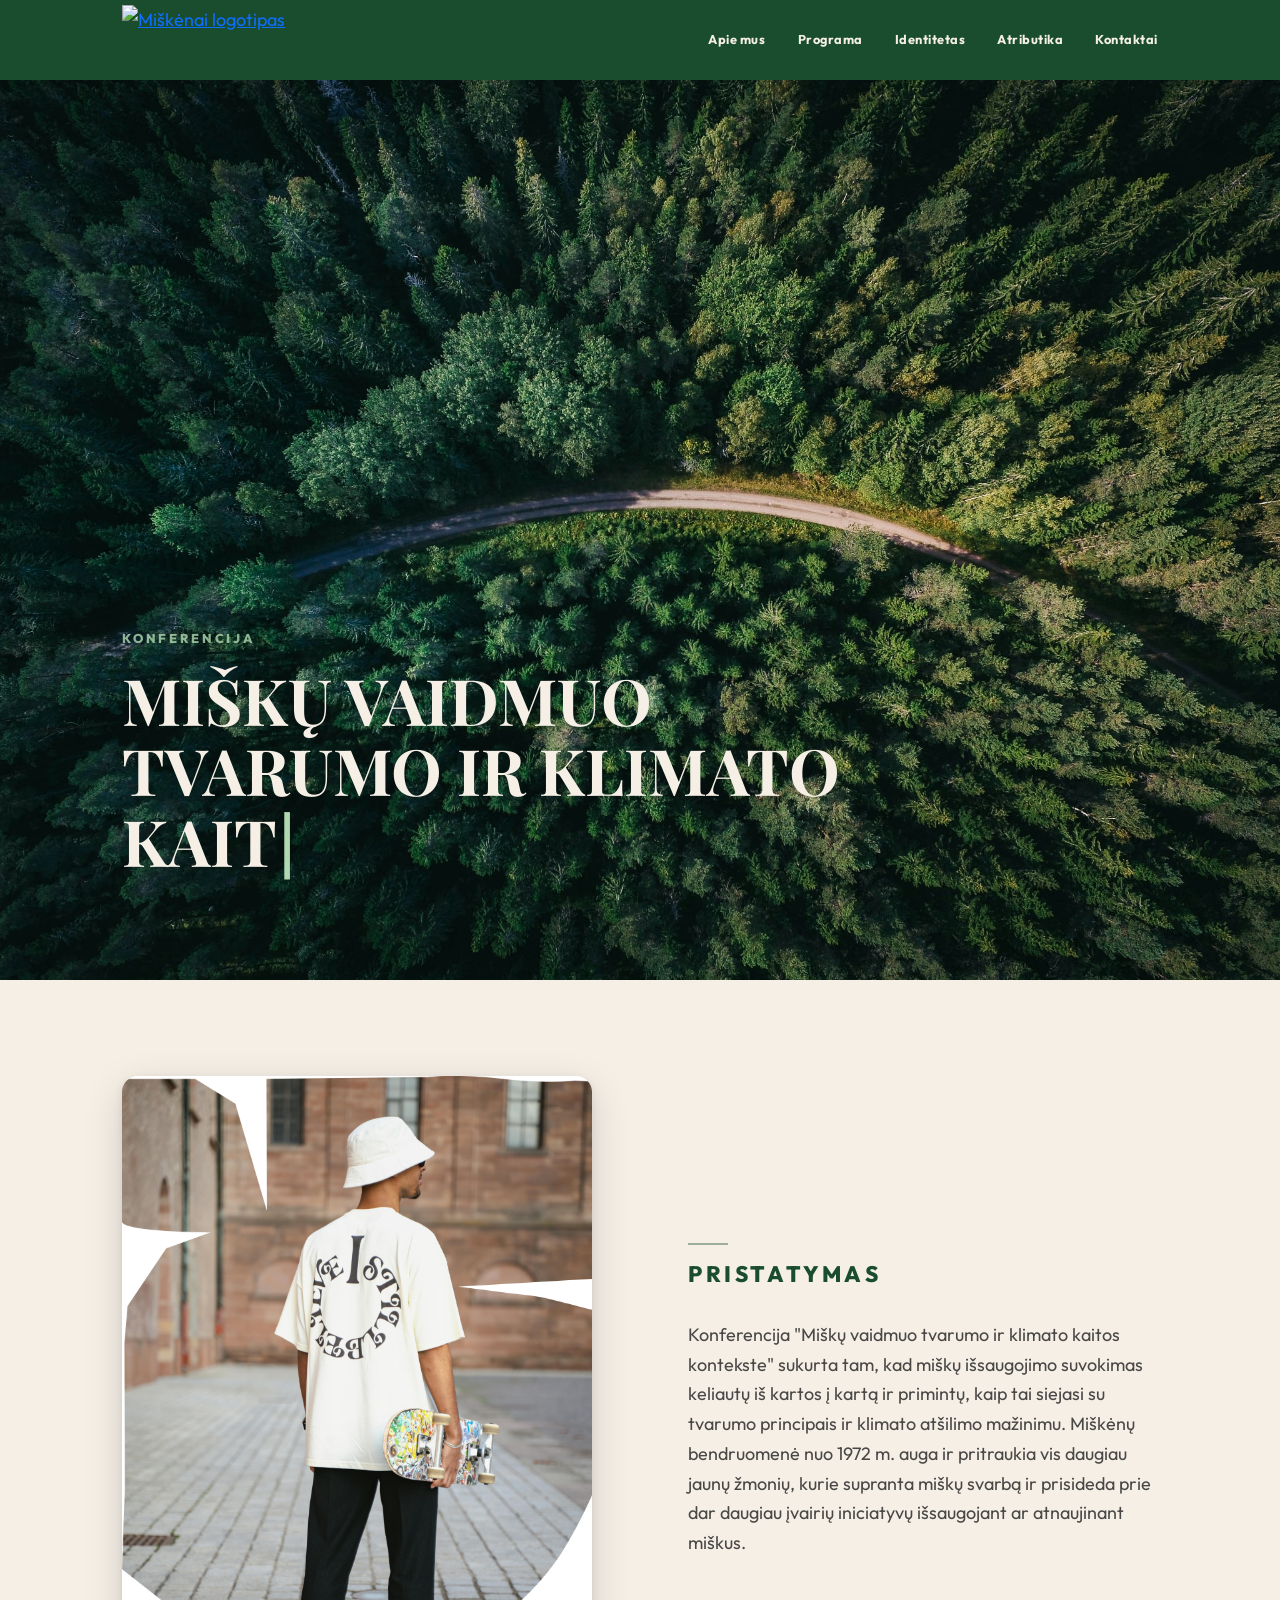
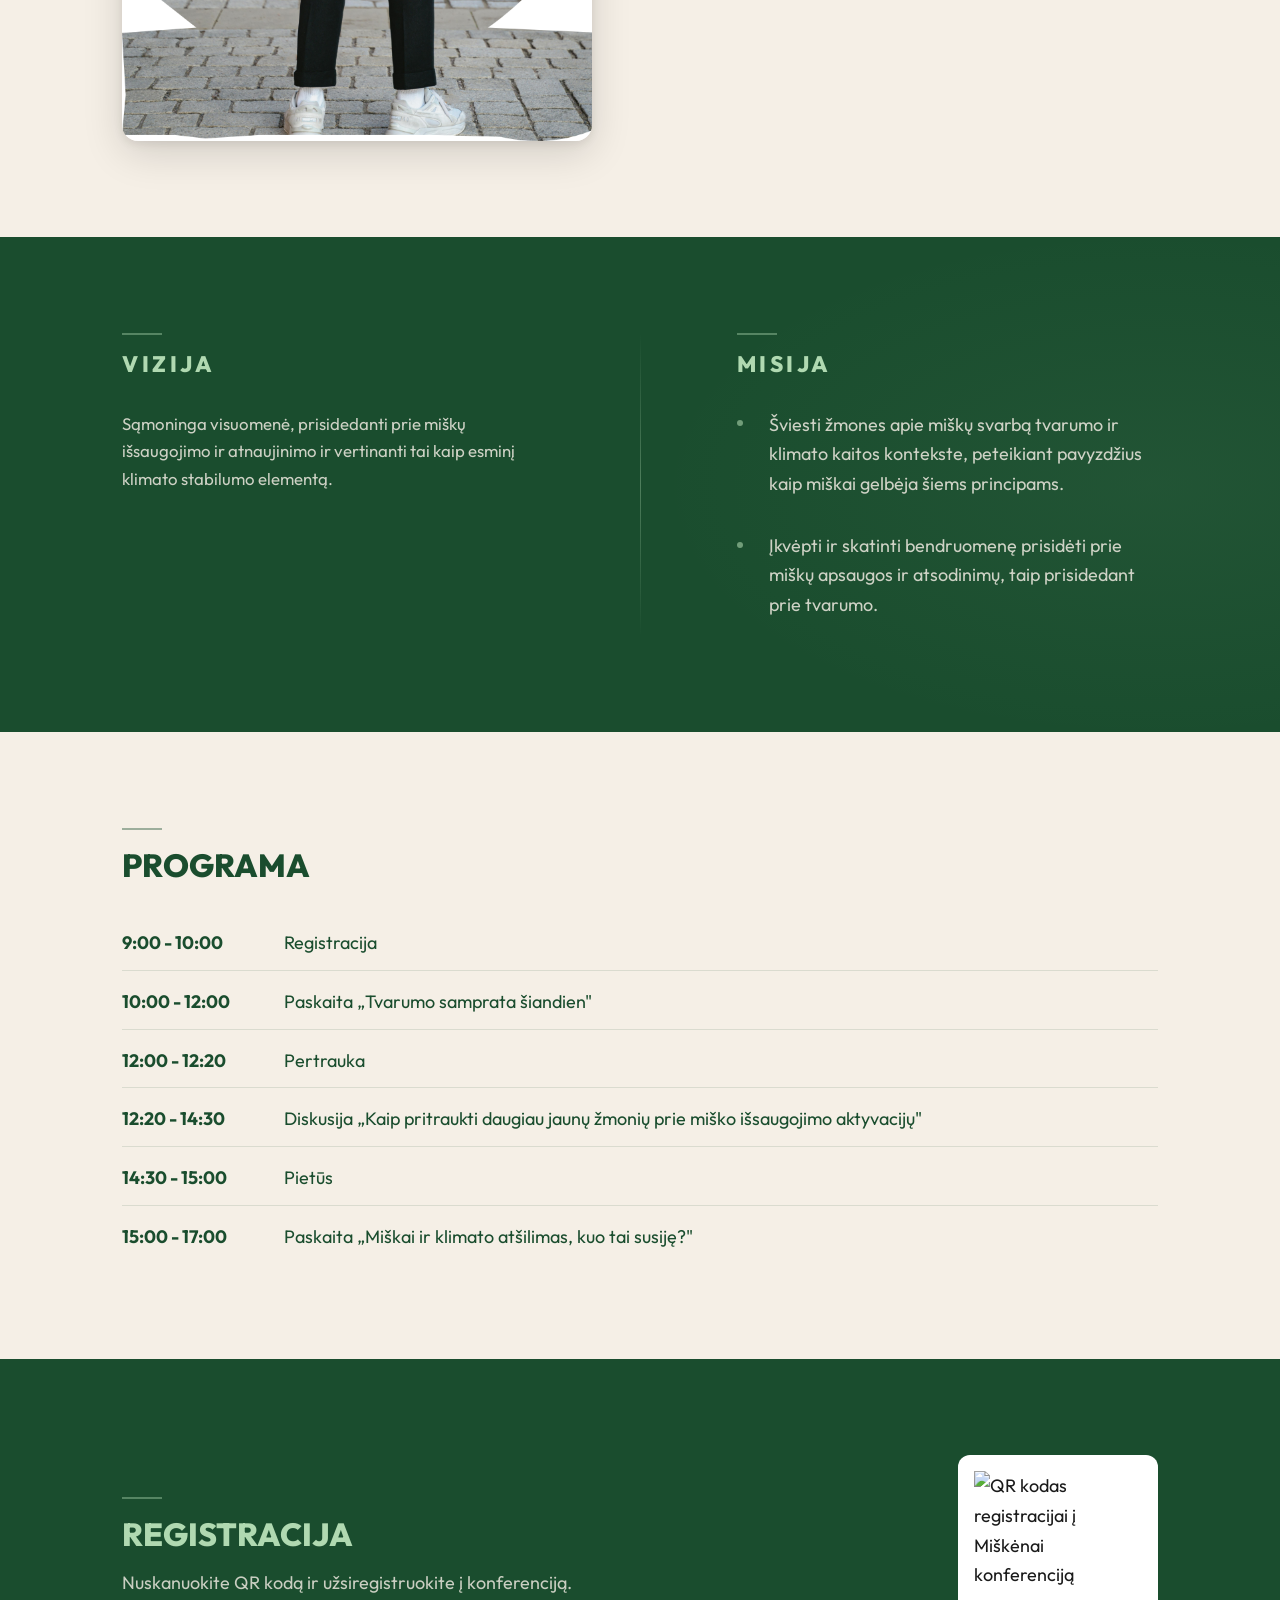
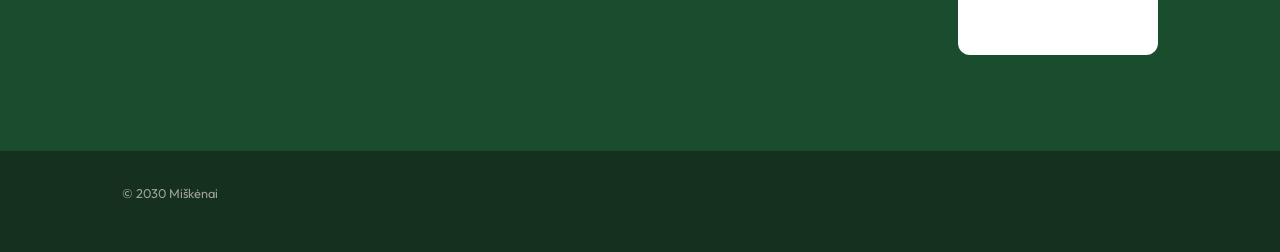
==== index.html @ 646aefea "Add files via upload" ====
<!DOCTYPE html>
<html lang="lt">
    <head>
        <meta charset="UTF-8">
        <meta name="viewport" content="width=device-width, initial-scale=1.0">
        <title>Miškėnai</title>
        <link rel="stylesheet" href="https://cdn.jsdelivr.net/npm/bootstrap@5.3.3/dist/css/bootstrap.min.css">
        <link rel="stylesheet" href="css/variables.css">
        <link rel="stylesheet" href="css/base.css">
        <link rel="stylesheet" href="css/index.css">
        <link rel="preconnect" href="https://fonts.googleapis.com">
        <link rel="preconnect" href="https://fonts.gstatic.com" crossorigin>
        <link href="https://fonts.googleapis.com/css2?family=Outfit:wght@300;400;700;800&family=Playfair+Display:wght@400;700&display=swap" rel="stylesheet">
    </head>

    <body>
        <a href="#main-content" class="skip-link">Pereiti į pagrindinį turinį</a>

        <header>
            <div class="navbar">
                <a class="brand" href="index.html" aria-label="Miškėnai — pradinis puslapis">
                    <img src="img/pagrindinis/logo2.png" alt="Miškėnai logotipas" class="logo">
                </a>

                <button class="nav-toggle"
                        aria-label="Atidaryti meniu"
                        aria-expanded="false"
                        aria-controls="main-nav">
                    <span></span><span></span><span></span>
                </button>

                <nav id="main-nav" aria-label="Pagrindinis meniu">
                    <a href="#apie-mus">Apie mus</a>
                    <a href="#programa">Programa</a>
                    <a href="identitetas.html">Identitetas</a>
                    <a href="atributika.html">Atributika</a>
                    <a href="kontaktai.html">Kontaktai</a>
                </nav>
            </div>
        </header>

        <main id="main-content">
            <section class="hero" aria-label="Pagrindinis herojaus skyrius">
                <div class="hero-content">
                    <p class="hero-eyebrow" aria-hidden="true">KONFERENCIJA</p>
                    <h1 id="heroTitle" aria-label="Miškų vaidmuo tvarumo ir klimato kaitos kontekste"></h1>
                </div>
            </section>

            <section class="introduction" id="apie-mus" aria-labelledby="intro-heading">
                <div class="container intro-grid">
                    <div class="intro-image reveal-left">
                        <img src="img/pagrindinis/introduction.png"
                             alt="Konferencijos dalyviai miške">
                    </div>
                    <div class="intro-text reveal-right">
                        <h2 id="intro-heading">PRISTATYMAS</h2>
                        <p>
                            Konferencija "Miškų vaidmuo tvarumo ir klimato kaitos kontekste" sukurta tam, kad miškų išsaugojimo suvokimas keliautų iš kartos į kartą ir primintų, kaip tai siejasi su tvarumo principais ir klimato atšilimo mažinimu. Miškėnų bendruomenė nuo 1972 m. auga ir pritraukia vis daugiau jaunų žmonių, kurie supranta miškų svarbą ir prisideda prie dar daugiau įvairių iniciatyvų išsaugojant ar atnaujinant miškus.
                        </p>
                    </div>
                </div>
            </section>

            <section class="vision-mission" aria-labelledby="vm-heading">
                <div class="container vm-grid">
                    <div class="vm-left">
                        <h2 id="vm-heading">VIZIJA</h2>
                        <p>
                            Sąmoninga visuomenė, prisidedanti prie miškų išsaugojimo ir atnaujinimo ir vertinanti tai kaip esminį klimato stabilumo elementą.
                        </p>
                    </div>
                    <div class="vm-right">
                        <h2>MISIJA</h2>
                        <ul aria-label="Misijos tikslai">
                            <li>Šviesti žmones apie miškų svarbą tvarumo ir klimato kaitos kontekste, peteikiant pavyzdžius kaip miškai gelbėja šiems principams.</li>
                            <li>Įkvėpti ir skatinti bendruomenę prisidėti prie miškų apsaugos ir atsodinimų, taip prisidedant prie tvarumo.</li>
                        </ul>
                    </div>
                </div>
            </section>

            <section class="program" id="programa" aria-labelledby="program-heading">
                <div class="container">
                    <h2 id="program-heading">PROGRAMA</h2>
                    <div class="program-list">
                        <div class="program-item">
                            <span class="program-time">9:00 - 10:00</span>
                            <span>Registracija</span>
                        </div>
                        <div class="program-item">
                            <span class="program-time">10:00 - 12:00</span>
                            <span>Paskaita „Tvarumo samprata šiandien"</span>
                        </div>
                        <div class="program-item">
                            <span class="program-time">12:00 - 12:20</span>
                            <span>Pertrauka</span>
                        </div>
                        <div class="program-item">
                            <span class="program-time">12:20 - 14:30</span>
                            <span>Diskusija „Kaip pritraukti daugiau jaunų žmonių prie miško išsaugojimo aktyvacijų"</span>
                        </div>
                        <div class="program-item">
                            <span class="program-time">14:30 - 15:00</span>
                            <span>Pietūs</span>
                        </div>
                        <div class="program-item">
                            <span class="program-time">15:00 - 17:00</span>
                            <span>Paskaita „Miškai ir klimato atšilimas, kuo tai susiję?"</span>
                        </div>
                    </div>
                </div>
            </section>

            <section class="qr-section" aria-labelledby="qr-heading">
                <div class="container qr-grid">
                    <div class="qr-text">
                        <h2 id="qr-heading">REGISTRACIJA</h2>
                        <p>Nuskanuokite QR kodą ir užsiregistruokite į konferenciją.</p>
                    </div>
                    <div class="qr-code">
                        <img src="img/pagrindinis/logo1.png"
                             alt="QR kodas registracijai į Miškėnai konferenciją">
                    </div>
                </div>
            </section>
        </main>

        <footer>
            <div class="footer">
                <div class="footer-left">
                    <p>&copy; 2030 Miškėnai</p>
                </div>
            </div>
        </footer>

        <script type="module" src="main.js"></script>
    </body>
</html>
---- css/variables.css ----
:root {
    --color-cream:#F5EFE6;
    --color-sage-light:#B0D9B1;
    --color-green-dark:#1A4D2E;
    --color-green-black:#163020;
    --color-white: #FFFFFF;
    --color-text: #1A1A1A;

    --font-heading: 'Outfit', sans-serif;
    --font-body: 'Outfit', sans-serif;
    --font-accent: 'Playfair Display', serif;

    --fs-display: clamp(2rem, 5vw, 4.5rem);
    --fs-heading: clamp(2rem, 4vw, 3.5rem);
    --fs-subheading: clamp(1.1rem, 2vw, 1.4rem);
    --fs-body: 1.125rem;
    --fs-small: 0.8rem;

    --fw-light:   300;
    --fw-regular: 400;
    --fw-bold:    700;
    --fw-heavy:   800;

    --lh-heading: 1.1;
    --lh-body:    1.65;

    --space-xs: 0.5rem;
    --space-sm: 1rem;
    --space-md: 2rem;
    --space-lg: 4rem;
    --space-xl: 6rem;

    --section-pad: clamp(3rem, 8vw, 6rem);

    --container-max: 1100px;
    --container-padding: var(--space-md);

    --transition-fast: 150ms ease;
    --transition-normal: 300ms ease;

    --shadow-soft: 0 10px 30px rgba(0, 0, 0, 0.08);
}
---- css/base.css ----
/* ── Accessibility ── */
.skip-link {
    position: absolute;
    top: -100%;
    left: 1rem;
    z-index: 9999;
    background: var(--color-green-dark);
    color: var(--color-cream);
    font-weight: var(--fw-bold);
    font-size: 0.9rem;
    padding: 0.5rem 1.2rem;
    border-radius: 0 0 8px 8px;
    text-decoration: none;
    transition: top var(--transition-fast);
}
.skip-link:focus { top: 0; }

:focus-visible {
    outline: 2px solid var(--color-sage-light);
    outline-offset: 3px;
    border-radius: 3px;
}

.visually-hidden {
    position: absolute;
    width: 1px; height: 1px;
    padding: 0; margin: -1px;
    overflow: hidden;
    clip: rect(0,0,0,0);
    white-space: nowrap;
    border: 0;
}

/* ── Global reset & base ── */
*, *::before, *::after { box-sizing: border-box; margin: 0; padding: 0; }

html { scroll-behavior: smooth; }

body {
    font-family: var(--font-body);
    font-size: var(--fs-body);
    color: var(--color-text);
    background: var(--color-cream);
    line-height: var(--lh-body);
}

img { display: block; max-width: 100%; }

h2::before {
    content: '';
    display: block;
    width: 40px;
    height: 2px;
    background: currentColor;
    opacity: 0.4;
    margin-bottom: 1rem;
}

.container {
    max-width: var(--container-max);
    margin: 0 auto;
    padding: 0 var(--container-padding);
}

/* ── Header / Navbar ── */
header {
    position: sticky;
    top: 0;
    z-index: 100;
    background: var(--color-green-dark);
}

.navbar {
    max-width: var(--container-max);
    margin: 0 auto;
    padding: 0 var(--container-padding);
    height: 80px;
    display: flex;
    align-items: center;
    justify-content: space-between;
}

.logo { height: 70px; width: auto; }

nav { display: flex; gap: var(--space-md); }

nav a {
    font-family: var(--font-body);
    font-size: 0.8rem;
    font-weight: var(--fw-bold);
    color: var(--color-cream);
    text-decoration: none;
    letter-spacing: 0.04em;
    transition: color var(--transition-fast);
}

nav a:hover { color: var(--color-sage-light); }

/* ── Hamburger toggle ── */
.nav-toggle {
    display: none;
    flex-direction: column;
    justify-content: center;
    gap: 5px;
    background: none;
    border: none;
    cursor: pointer;
    padding: 6px;
    z-index: 110;
}

.nav-toggle span {
    display: block;
    width: 24px;
    height: 2px;
    background: var(--color-cream);
    border-radius: 2px;
    transition: transform var(--transition-normal), opacity var(--transition-normal);
    transform-origin: center;
}

.nav-toggle[aria-expanded="true"] span:nth-child(1) { transform: translateY(7px) rotate(45deg); }
.nav-toggle[aria-expanded="true"] span:nth-child(2) { opacity: 0; transform: scaleX(0); }
.nav-toggle[aria-expanded="true"] span:nth-child(3) { transform: translateY(-7px) rotate(-45deg); }

/* ── Footer ── */
footer { background: var(--color-green-black); }

.footer {
    max-width: var(--container-max);
    margin: 0 auto;
    padding: var(--space-md) var(--container-padding);
}

.footer-left p {
    font-size: var(--fs-small);
    color: var(--color-cream);
    opacity: 0.6;
}

/* ── Responsive ── */
@media (max-width: 768px) {
    .nav-toggle { display: flex; }

    nav {
        display: none;
        position: absolute;
        top: 72px;
        left: 0;
        right: 0;
        background: var(--color-green-black);
        flex-direction: column;
        padding: var(--space-md) var(--container-padding) var(--space-lg);
        gap: 0;
        border-top: 1px solid rgba(176,217,177,0.12);
    }

    nav a {
        padding: var(--space-sm) 0;
        font-size: 1.1rem;
        border-bottom: 1px solid rgba(176,217,177,0.08);
    }

    nav a:last-child { border-bottom: none; }

    nav.open { display: flex; }
}
---- css/index.css ----
/* ── Hero ── */
.hero {
    min-height: 100vh;
    background: url('../img/pagrindinis/main.jpg') center / cover no-repeat;
    display: flex;
    align-items: flex-end;
    position: relative;
    overflow: hidden;
}

.hero-content {
    position: relative;
    max-width: var(--container-max);
    width: 100%;
    margin: 0 auto;
    padding: var(--space-xl) var(--container-padding);
}

.hero-eyebrow {
    font-size: var(--fs-small);
    font-weight: var(--fw-heavy);
    letter-spacing: 0.22em;
    color: var(--color-sage-light);
    opacity: 0.8;
    margin-bottom: var(--space-sm);
}

.hero-content h1 {
    font-family: var(--font-accent);
    font-size: var(--fs-display);
    font-weight: var(--fw-bold);
    color: var(--color-cream);
    line-height: var(--lh-heading);
    max-width: 820px;
}

.hero-content h1::after {
    content: '|';
    color: var(--color-sage-light);
    animation: blink 0.75s step-end infinite;
    margin-left: 2px;
}

.hero-content h1.finished::after { display: none; }

@keyframes blink {
    0%, 100% { opacity: 1; }
    50%       { opacity: 0; }
}

/* ── Introduction ── */
.introduction {
    padding: var(--section-pad) 0;
    background: var(--color-cream);
}

.intro-grid {
    display: grid;
    grid-template-columns: 1fr 1fr;
    gap: var(--space-xl);
    align-items: center;
}

.intro-image img {
    width: 100%;
    border-radius: 16px;
    box-shadow: 0 12px 40px rgba(0,0,0,0.14), 0 3px 10px rgba(0,0,0,0.08);
}

.intro-text h2 {
    font-size: var(--fs-subheading);
    font-weight: var(--fw-heavy);
    color: var(--color-green-dark);
    letter-spacing: 0.16em;
    margin-bottom: var(--space-md);
}


.intro-text p {
    color: var(--color-text);
    line-height: var(--lh-body);
    opacity: 0.78;
}

/* ── Vision / Mission ── */
.vision-mission {
    padding: var(--section-pad) 0;
    background: var(--color-green-dark);
    position: relative;
    overflow: hidden;
}

.vision-mission::before {
    content: '';
    position: absolute;
    inset: 0;
    background: radial-gradient(ellipse 60% 80% at 90% 50%, rgba(176,217,177,0.05) 0%, transparent 65%);
    pointer-events: none;
}

.vm-grid {
    display: grid;
    grid-template-columns: 1fr 1px 1fr;
    gap: var(--space-xl);
    align-items: start;
    position: relative;
}

.vm-grid::after {
    content: '';
    grid-column: 2;
    grid-row: 1;
    align-self: stretch;
    background: linear-gradient(to bottom, transparent, rgba(176,217,177,0.35), transparent);
}

.vm-left h2,
.vm-right h2 {
    font-size: var(--fs-subheading);
    font-weight: var(--fw-heavy);
    color: var(--color-sage-light);
    letter-spacing: 0.16em;
    margin-bottom: var(--space-md);
}



.vm-left p {
    color: var(--color-cream);
    line-height: var(--lh-body);
    font-size: 1.05rem;
    opacity: 0.82;
}

.vm-right ul {
    list-style: none;
    padding: 0;
    display: flex;
    flex-direction: column;
    gap: var(--space-md);
}

.vm-right ul li {
    color: var(--color-cream);
    line-height: var(--lh-body);
    opacity: 0.82;
    padding-left: var(--space-md);
    position: relative;
}

.vm-right ul li::before {
    content: '';
    position: absolute;
    left: 0;
    top: 0.6em;
    width: 6px;
    height: 6px;
    border-radius: 50%;
    background: var(--color-sage-light);
    opacity: 0.7;
}

/* ── Scroll reveal animations ── */
.reveal-left,
.reveal-right {
    opacity: 0;
    transition: opacity 0.75s ease, transform 0.75s ease;
}

.reveal-left  { transform: translateX(-36px); }
.reveal-right { transform: translateX(36px); }

.reveal-left.active,
.reveal-right.active {
    opacity: 1;
    transform: translateX(0);
}

/* programa */
.program {
    padding: var(--section-pad) 0;
    background: var(--color-cream);
}

.program h2 {
    font-weight: var(--fw-heavy);
    color: var(--color-green-dark);
    margin-bottom: 2rem;
}

.program-list {
    display: flex;
    flex-direction: column;
    gap: 0.25rem;
}

.program-item {
    display: grid;
    grid-template-columns: 130px 1fr;
    gap: 2rem;
    padding: 0.75rem 0;
    border-bottom: 1px solid rgba(26,77,46,0.12);
    color: var(--color-green-dark);
}

.program-item:last-child { border-bottom: none; }

.program-time {
    font-weight: 700;
    white-space: nowrap;
}

/* registracija */
.qr-section {
    padding: var(--section-pad) 0;
    background: var(--color-green-dark);
}

.qr-grid {
    display: grid;
    grid-template-columns: 1fr auto;
    gap: 4rem;
    align-items: center;
}

.qr-text h2 {
    font-weight: var(--fw-heavy);
    color: var(--color-sage-light);
    margin-bottom: 1rem;
}

.qr-text p {
    color: var(--color-cream);
    opacity: 0.8;
    line-height: 1.6;
}

.qr-code {
    width: 200px;
    height: 200px;
    background: white;
    border-radius: 12px;
    padding: 1rem;
}

.qr-code img {
    width: 100%;
    height: 100%;
    object-fit: contain;
}

/* ── Responsive ── */
@media (max-width: 768px) {
    .intro-grid             { grid-template-columns: 1fr; gap: var(--space-lg); }
    .vm-grid                { grid-template-columns: 1fr; gap: var(--space-lg); }
    .vm-grid::after         { display: none; }
    .program-item           { grid-template-columns: 100px 1fr; }
    .qr-grid                { grid-template-columns: 1fr; justify-items: start; }
}

@media (max-width: 560px) {
    .instagram-grid { grid-template-columns: 1fr; }
}
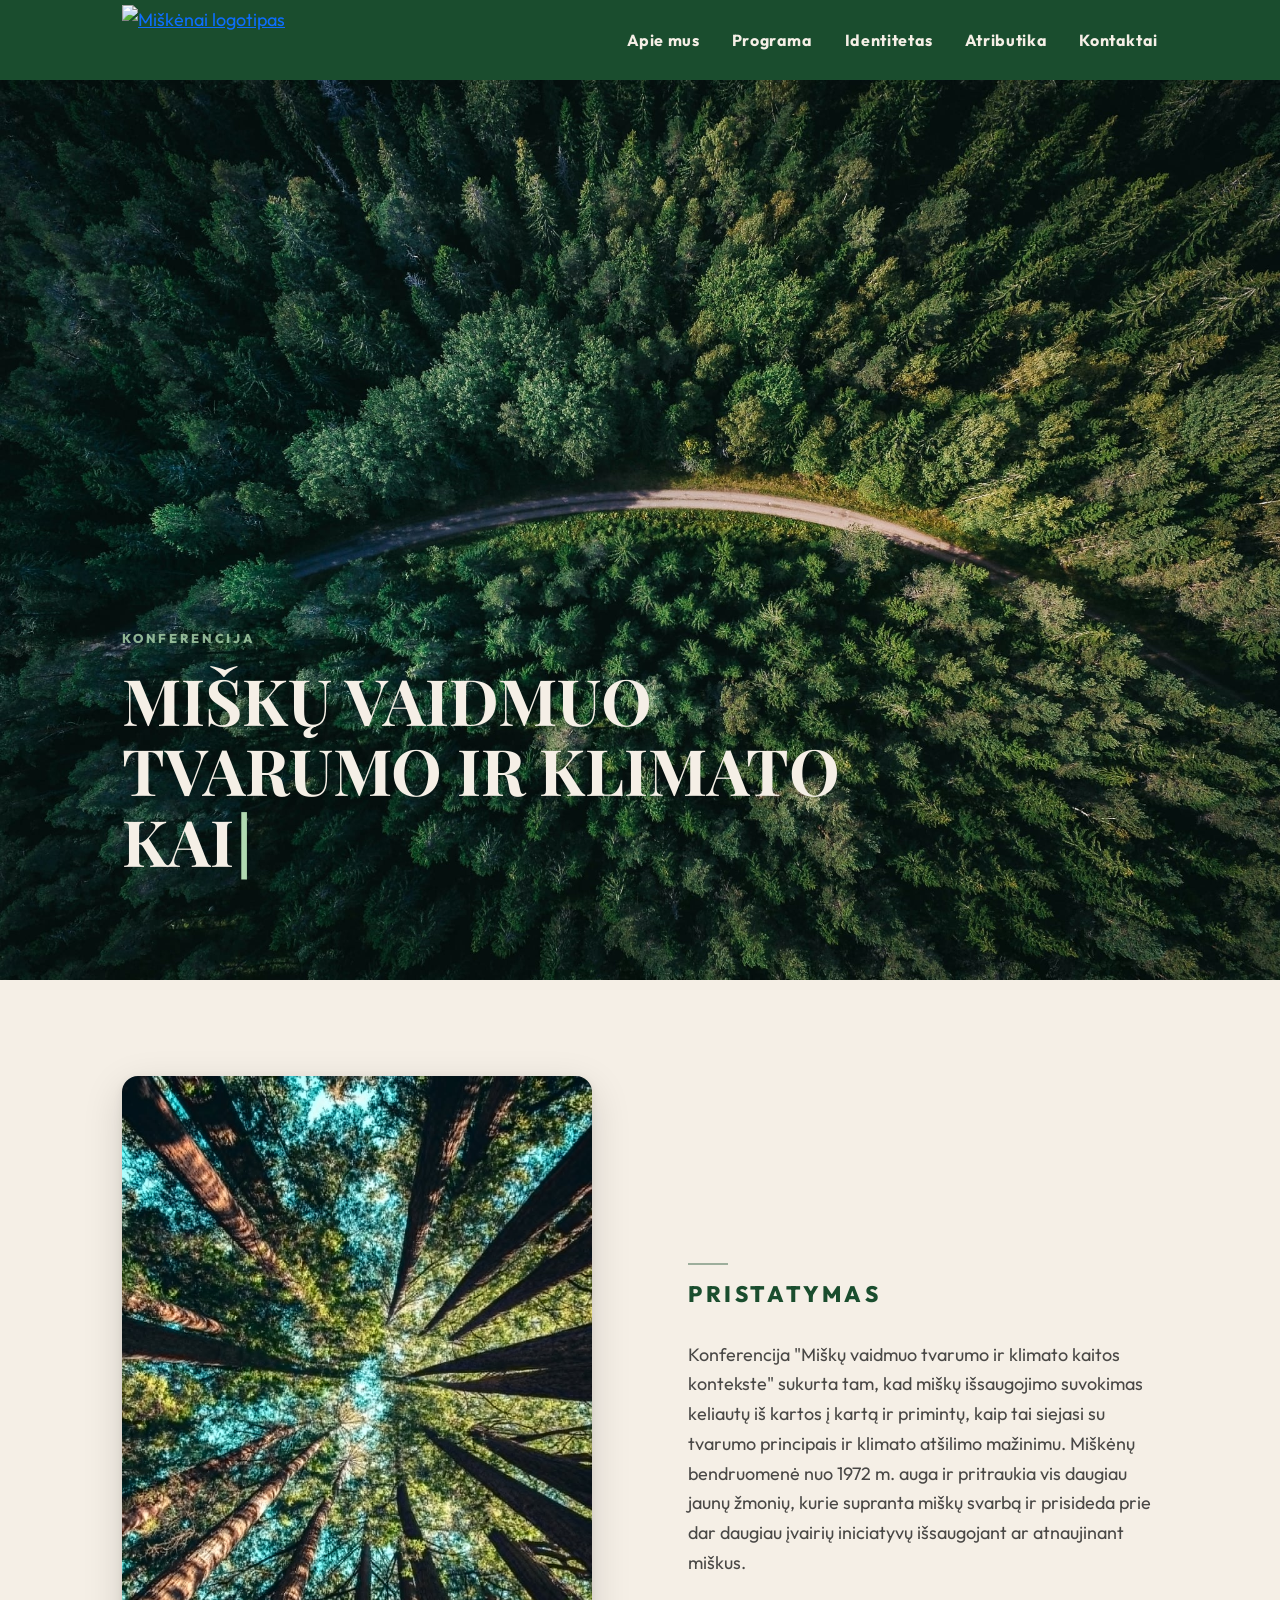
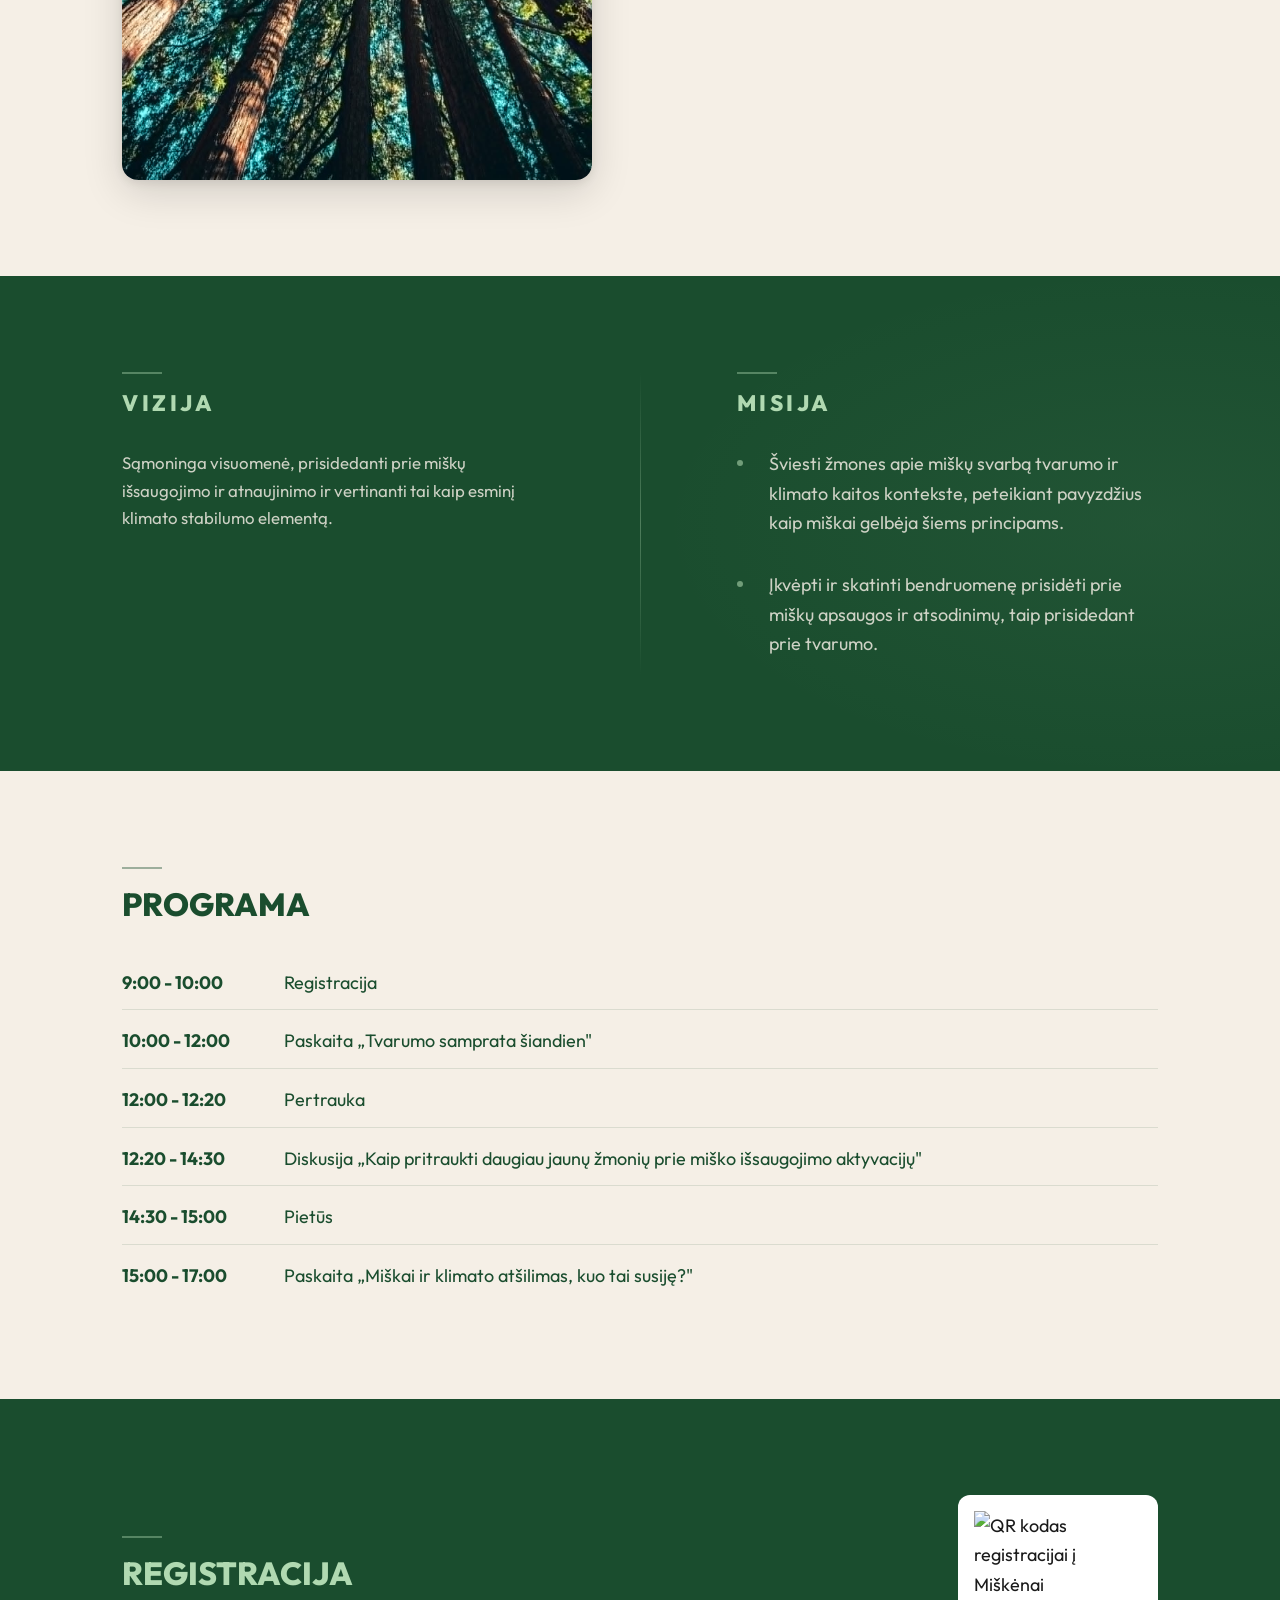
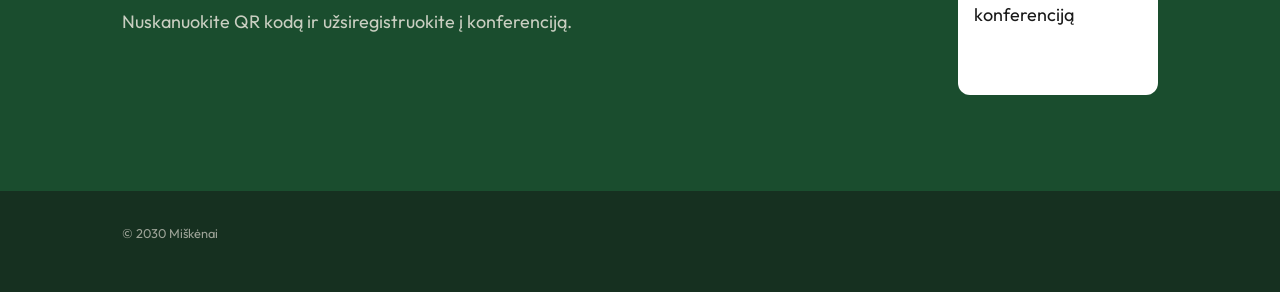
==== commit ed74ab15: "Add files via upload" ====
--- a/index.html
+++ b/index.html
@@ -50,7 +50,7 @@
             <section class="introduction" id="apie-mus" aria-labelledby="intro-heading">
                 <div class="container intro-grid">
                     <div class="intro-image reveal-left">
-                        <img src="img/pagrindinis/introduction.png"
+                        <img src="img/pagrindinis/introduction.jpg"
                              alt="Konferencijos dalyviai miške">
                     </div>
                     <div class="intro-text reveal-right">
--- a/css/base.css
+++ b/css/base.css
@@ -86,7 +86,7 @@
 
 nav a {
     font-family: var(--font-body);
-    font-size: 0.8rem;
+    font-size: 1rem;
     font-weight: var(--fw-bold);
     color: var(--color-cream);
     text-decoration: none;
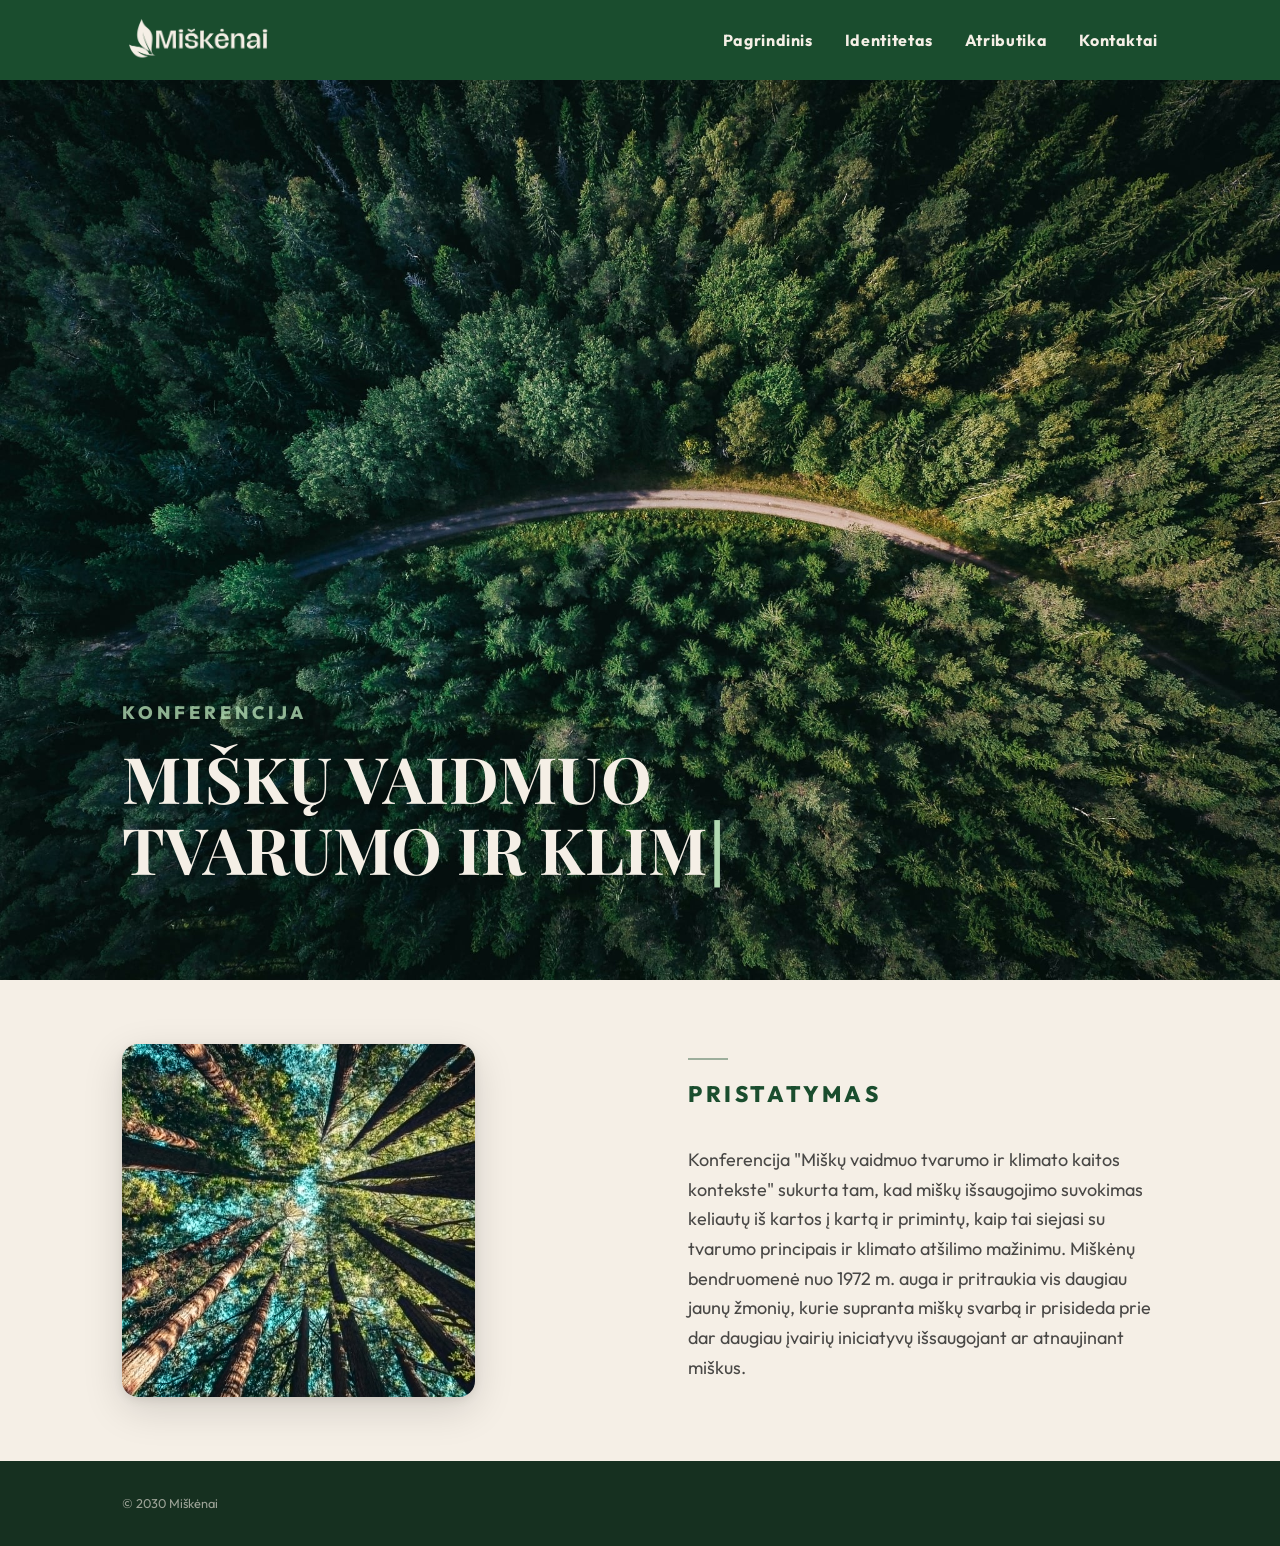
==== commit 31b6a5b9: "Add files via upload" ====
--- a/index.html
+++ b/index.html
@@ -4,7 +4,6 @@
         <meta charset="UTF-8">
         <meta name="viewport" content="width=device-width, initial-scale=1.0">
         <title>Miškėnai</title>
-        <link rel="stylesheet" href="https://cdn.jsdelivr.net/npm/bootstrap@5.3.3/dist/css/bootstrap.min.css">
         <link rel="stylesheet" href="css/variables.css">
         <link rel="stylesheet" href="css/base.css">
         <link rel="stylesheet" href="css/index.css">
@@ -30,8 +29,7 @@
                 </button>
 
                 <nav id="main-nav" aria-label="Pagrindinis meniu">
-                    <a href="#apie-mus">Apie mus</a>
-                    <a href="#programa">Programa</a>
+                    <a href="index.html">Pagrindinis</a>
                     <a href="identitetas.html">Identitetas</a>
                     <a href="atributika.html">Atributika</a>
                     <a href="kontaktai.html">Kontaktai</a>
@@ -50,8 +48,7 @@
             <section class="introduction" id="apie-mus" aria-labelledby="intro-heading">
                 <div class="container intro-grid">
                     <div class="intro-image reveal-left">
-                        <img src="img/pagrindinis/introduction.jpg"
-                             alt="Konferencijos dalyviai miške">
+                        <img src="img/pagrindinis/introduction.jpg" alt="Miškas">
                     </div>
                     <div class="intro-text reveal-right">
                         <h2 id="intro-heading">PRISTATYMAS</h2>
@@ -62,68 +59,6 @@
                 </div>
             </section>
 
-            <section class="vision-mission" aria-labelledby="vm-heading">
-                <div class="container vm-grid">
-                    <div class="vm-left">
-                        <h2 id="vm-heading">VIZIJA</h2>
-                        <p>
-                            Sąmoninga visuomenė, prisidedanti prie miškų išsaugojimo ir atnaujinimo ir vertinanti tai kaip esminį klimato stabilumo elementą.
-                        </p>
-                    </div>
-                    <div class="vm-right">
-                        <h2>MISIJA</h2>
-                        <ul aria-label="Misijos tikslai">
-                            <li>Šviesti žmones apie miškų svarbą tvarumo ir klimato kaitos kontekste, peteikiant pavyzdžius kaip miškai gelbėja šiems principams.</li>
-                            <li>Įkvėpti ir skatinti bendruomenę prisidėti prie miškų apsaugos ir atsodinimų, taip prisidedant prie tvarumo.</li>
-                        </ul>
-                    </div>
-                </div>
-            </section>
-
-            <section class="program" id="programa" aria-labelledby="program-heading">
-                <div class="container">
-                    <h2 id="program-heading">PROGRAMA</h2>
-                    <div class="program-list">
-                        <div class="program-item">
-                            <span class="program-time">9:00 - 10:00</span>
-                            <span>Registracija</span>
-                        </div>
-                        <div class="program-item">
-                            <span class="program-time">10:00 - 12:00</span>
-                            <span>Paskaita „Tvarumo samprata šiandien"</span>
-                        </div>
-                        <div class="program-item">
-                            <span class="program-time">12:00 - 12:20</span>
-                            <span>Pertrauka</span>
-                        </div>
-                        <div class="program-item">
-                            <span class="program-time">12:20 - 14:30</span>
-                            <span>Diskusija „Kaip pritraukti daugiau jaunų žmonių prie miško išsaugojimo aktyvacijų"</span>
-                        </div>
-                        <div class="program-item">
-                            <span class="program-time">14:30 - 15:00</span>
-                            <span>Pietūs</span>
-                        </div>
-                        <div class="program-item">
-                            <span class="program-time">15:00 - 17:00</span>
-                            <span>Paskaita „Miškai ir klimato atšilimas, kuo tai susiję?"</span>
-                        </div>
-                    </div>
-                </div>
-            </section>
-
-            <section class="qr-section" aria-labelledby="qr-heading">
-                <div class="container qr-grid">
-                    <div class="qr-text">
-                        <h2 id="qr-heading">REGISTRACIJA</h2>
-                        <p>Nuskanuokite QR kodą ir užsiregistruokite į konferenciją.</p>
-                    </div>
-                    <div class="qr-code">
-                        <img src="img/pagrindinis/logo1.png"
-                             alt="QR kodas registracijai į Miškėnai konferenciją">
-                    </div>
-                </div>
-            </section>
         </main>
 
         <footer>
--- a/css/variables.css
+++ b/css/variables.css
@@ -30,7 +30,7 @@
     --space-lg: 4rem;
     --space-xl: 6rem;
 
-    --section-pad: clamp(3rem, 8vw, 6rem);
+    --section-pad: clamp(2rem, 5vw, 4rem);
 
     --container-max: 1100px;
     --container-padding: var(--space-md);
--- a/css/base.css
+++ b/css/base.css
@@ -77,12 +77,11 @@
     height: 80px;
     display: flex;
     align-items: center;
-    justify-content: space-between;
 }
 
-.logo { height: 70px; width: auto; }
+.logo { height: 60px; width: auto; }
 
-nav { display: flex; gap: var(--space-md); }
+nav { display: flex; gap: var(--space-md); margin-left: auto; }
 
 nav a {
     font-family: var(--font-body);
--- a/css/index.css
+++ b/css/index.css
@@ -17,7 +17,7 @@
 }
 
 .hero-eyebrow {
-    font-size: var(--fs-small);
+    font-size: var(--fs-eyebrow);
     font-weight: var(--fw-heavy);
     letter-spacing: 0.22em;
     color: var(--color-sage-light);
@@ -62,7 +62,9 @@
 }
 
 .intro-image img {
-    width: 100%;
+    width: 75%;
+    aspect-ratio: 1 / 1;
+    object-fit: cover;
     border-radius: 16px;
     box-shadow: 0 12px 40px rgba(0,0,0,0.14), 0 3px 10px rgba(0,0,0,0.08);
 }
@@ -82,173 +84,6 @@
     opacity: 0.78;
 }
 
-/* ── Vision / Mission ── */
-.vision-mission {
-    padding: var(--section-pad) 0;
-    background: var(--color-green-dark);
-    position: relative;
-    overflow: hidden;
-}
-
-.vision-mission::before {
-    content: '';
-    position: absolute;
-    inset: 0;
-    background: radial-gradient(ellipse 60% 80% at 90% 50%, rgba(176,217,177,0.05) 0%, transparent 65%);
-    pointer-events: none;
-}
-
-.vm-grid {
-    display: grid;
-    grid-template-columns: 1fr 1px 1fr;
-    gap: var(--space-xl);
-    align-items: start;
-    position: relative;
-}
-
-.vm-grid::after {
-    content: '';
-    grid-column: 2;
-    grid-row: 1;
-    align-self: stretch;
-    background: linear-gradient(to bottom, transparent, rgba(176,217,177,0.35), transparent);
-}
-
-.vm-left h2,
-.vm-right h2 {
-    font-size: var(--fs-subheading);
-    font-weight: var(--fw-heavy);
-    color: var(--color-sage-light);
-    letter-spacing: 0.16em;
-    margin-bottom: var(--space-md);
-}
-
-
-
-.vm-left p {
-    color: var(--color-cream);
-    line-height: var(--lh-body);
-    font-size: 1.05rem;
-    opacity: 0.82;
-}
-
-.vm-right ul {
-    list-style: none;
-    padding: 0;
-    display: flex;
-    flex-direction: column;
-    gap: var(--space-md);
-}
-
-.vm-right ul li {
-    color: var(--color-cream);
-    line-height: var(--lh-body);
-    opacity: 0.82;
-    padding-left: var(--space-md);
-    position: relative;
-}
-
-.vm-right ul li::before {
-    content: '';
-    position: absolute;
-    left: 0;
-    top: 0.6em;
-    width: 6px;
-    height: 6px;
-    border-radius: 50%;
-    background: var(--color-sage-light);
-    opacity: 0.7;
-}
-
-/* ── Scroll reveal animations ── */
-.reveal-left,
-.reveal-right {
-    opacity: 0;
-    transition: opacity 0.75s ease, transform 0.75s ease;
-}
-
-.reveal-left  { transform: translateX(-36px); }
-.reveal-right { transform: translateX(36px); }
-
-.reveal-left.active,
-.reveal-right.active {
-    opacity: 1;
-    transform: translateX(0);
-}
-
-/* programa */
-.program {
-    padding: var(--section-pad) 0;
-    background: var(--color-cream);
-}
-
-.program h2 {
-    font-weight: var(--fw-heavy);
-    color: var(--color-green-dark);
-    margin-bottom: 2rem;
-}
-
-.program-list {
-    display: flex;
-    flex-direction: column;
-    gap: 0.25rem;
-}
-
-.program-item {
-    display: grid;
-    grid-template-columns: 130px 1fr;
-    gap: 2rem;
-    padding: 0.75rem 0;
-    border-bottom: 1px solid rgba(26,77,46,0.12);
-    color: var(--color-green-dark);
-}
-
-.program-item:last-child { border-bottom: none; }
-
-.program-time {
-    font-weight: 700;
-    white-space: nowrap;
-}
-
-/* registracija */
-.qr-section {
-    padding: var(--section-pad) 0;
-    background: var(--color-green-dark);
-}
-
-.qr-grid {
-    display: grid;
-    grid-template-columns: 1fr auto;
-    gap: 4rem;
-    align-items: center;
-}
-
-.qr-text h2 {
-    font-weight: var(--fw-heavy);
-    color: var(--color-sage-light);
-    margin-bottom: 1rem;
-}
-
-.qr-text p {
-    color: var(--color-cream);
-    opacity: 0.8;
-    line-height: 1.6;
-}
-
-.qr-code {
-    width: 200px;
-    height: 200px;
-    background: white;
-    border-radius: 12px;
-    padding: 1rem;
-}
-
-.qr-code img {
-    width: 100%;
-    height: 100%;
-    object-fit: contain;
-}
-
 /* ── Responsive ── */
 @media (max-width: 768px) {
     .intro-grid             { grid-template-columns: 1fr; gap: var(--space-lg); }
